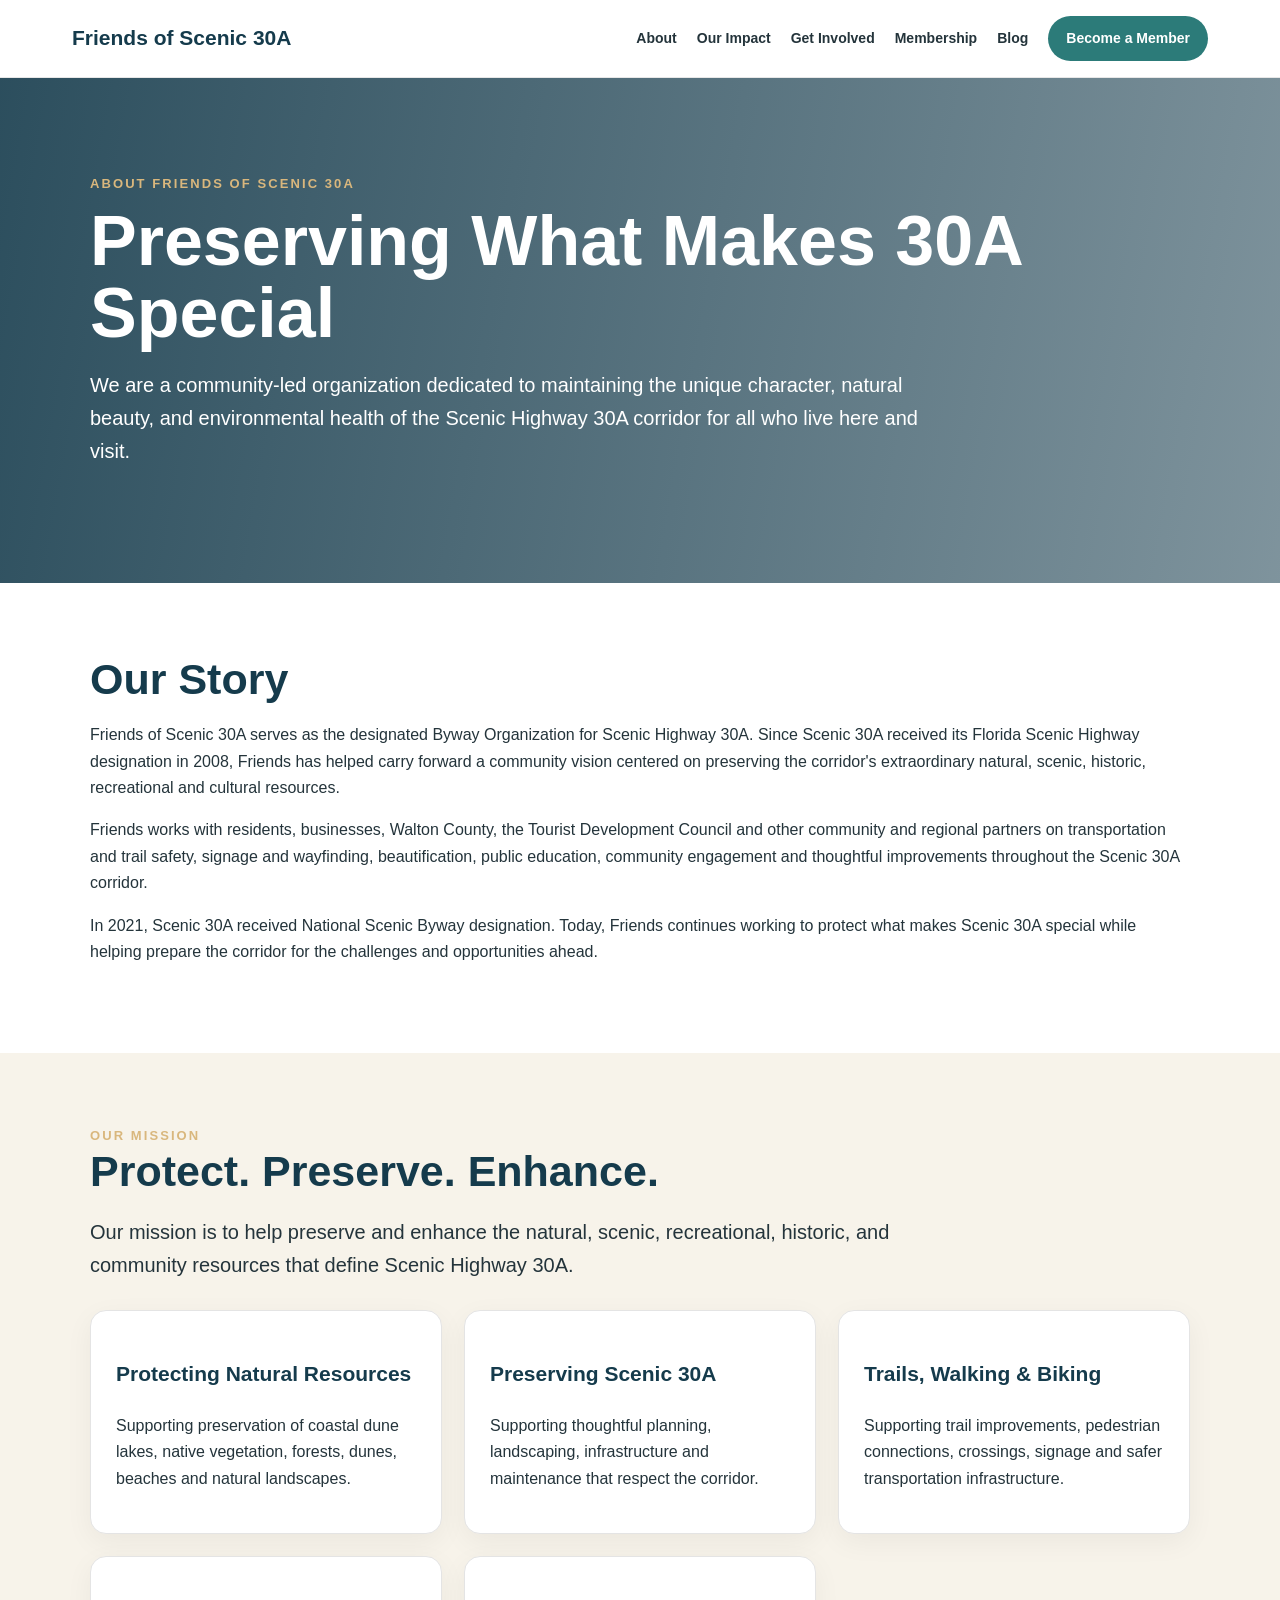
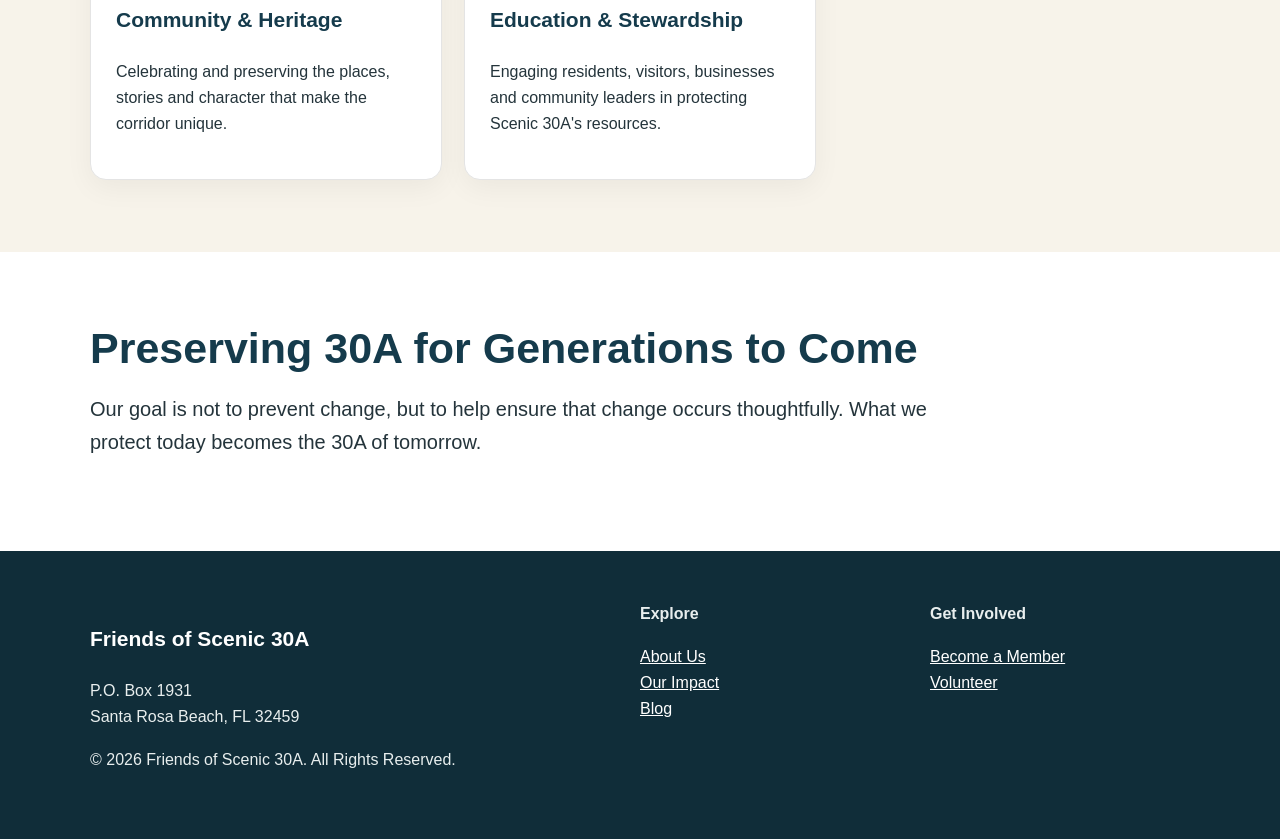
==== about.html @ 0b467977 "Add files via upload" ====
<!doctype html><html><head><meta charset="utf-8"><meta name="viewport" content="width=device-width,initial-scale=1"><title>About Us | Friends of Scenic 30A</title><link rel="stylesheet" href="/css/style.css"></head><body><header><div class="nav"><a class="brand" href="/index.html">Friends of Scenic 30A</a><nav class="links">
<a href="/about.html">About</a><a href="/impact.html">Our Impact</a><a href="/get-involved.html">Get Involved</a><a href="/membership.html">Membership</a><a href="/blog.html">Blog</a><a class="btn" href="/membership.html">Become a Member</a>
</nav></div></header><div class="hero"><div class="wrap"><div class="eyebrow">ABOUT FRIENDS OF SCENIC 30A</div><h1>Preserving What Makes 30A Special</h1><p class="lead">We are a community-led organization dedicated to maintaining the unique character, natural beauty, and environmental health of the Scenic Highway 30A corridor for all who live here and visit.</p></div></div><section><div class="wrap"><h2>Our Story</h2><p>Friends of Scenic 30A serves as the designated Byway Organization for Scenic Highway 30A. Since Scenic 30A received its Florida Scenic Highway designation in 2008, Friends has helped carry forward a community vision centered on preserving the corridor's extraordinary natural, scenic, historic, recreational and cultural resources.</p><p>Friends works with residents, businesses, Walton County, the Tourist Development Council and other community and regional partners on transportation and trail safety, signage and wayfinding, beautification, public education, community engagement and thoughtful improvements throughout the Scenic 30A corridor.</p><p>In 2021, Scenic 30A received National Scenic Byway designation. Today, Friends continues working to protect what makes Scenic 30A special while helping prepare the corridor for the challenges and opportunities ahead.</p></div></section>
<section class="alt"><div class="wrap"><div class="eyebrow">Our Mission</div><h2>Protect. Preserve. Enhance.</h2><p class="lead">Our mission is to help preserve and enhance the natural, scenic, recreational, historic, and community resources that define Scenic Highway 30A.</p><div class="grid"><div class="card"><h3>Protecting Natural Resources</h3><p>Supporting preservation of coastal dune lakes, native vegetation, forests, dunes, beaches and natural landscapes.</p></div><div class="card"><h3>Preserving Scenic 30A</h3><p>Supporting thoughtful planning, landscaping, infrastructure and maintenance that respect the corridor.</p></div><div class="card"><h3>Trails, Walking & Biking</h3><p>Supporting trail improvements, pedestrian connections, crossings, signage and safer transportation infrastructure.</p></div><div class="card"><h3>Community & Heritage</h3><p>Celebrating and preserving the places, stories and character that make the corridor unique.</p></div><div class="card"><h3>Education & Stewardship</h3><p>Engaging residents, visitors, businesses and community leaders in protecting Scenic 30A's resources.</p></div></div></div></section>
<section><div class="wrap"><h2>Preserving 30A for Generations to Come</h2><p class="lead">Our goal is not to prevent change, but to help ensure that change occurs thoughtfully. What we protect today becomes the 30A of tomorrow.</p></div></section><footer><div class="footergrid"><div><h3 style="color:white">Friends of Scenic 30A</h3><p>P.O. Box 1931<br>Santa Rosa Beach, FL 32459</p><p>© 2026 Friends of Scenic 30A. All Rights Reserved.</p></div><div><strong>Explore</strong><p><a href="/about.html">About Us</a><br><a href="/impact.html">Our Impact</a><br><a href="/blog.html">Blog</a></p></div><div><strong>Get Involved</strong><p><a href="/membership.html">Become a Member</a><br><a href="/get-involved.html">Volunteer</a></p></div></div></footer><script src="/js/main.js"></script></body></html>
---- css/style.css ----
:root{--navy:#153b4c;--teal:#2c7b79;--sand:#d9b77d;--cream:#f7f3ea;--ink:#24343b;--white:#fff}
*{box-sizing:border-box}body{margin:0;font-family:Arial,sans-serif;color:var(--ink);line-height:1.65;background:#fff}
a{color:inherit}header{position:sticky;top:0;z-index:10;background:rgba(255,255,255,.96);border-bottom:1px solid #e7e7e7}
.nav{max-width:1180px;margin:auto;display:flex;align-items:center;justify-content:space-between;padding:16px 22px;gap:20px}
.brand{text-decoration:none;font-weight:800;color:var(--navy);font-size:21px}.links{display:flex;gap:20px;align-items:center;flex-wrap:wrap}
.links a{text-decoration:none;font-weight:700;font-size:14px}.btn{display:inline-block;background:var(--teal);color:#fff!important;padding:11px 18px;border-radius:999px;text-decoration:none;font-weight:800}
.hero{background:linear-gradient(100deg,rgba(21,59,76,.9),rgba(21,59,76,.55)),url('https://static.wixstatic.com/media/') center/cover; color:#fff;padding:95px 22px}
.hero .wrap,.wrap{max-width:1100px;margin:auto}.eyebrow{text-transform:uppercase;letter-spacing:.16em;font-size:13px;font-weight:800;color:var(--sand)}
h1{font-size:clamp(40px,6vw,70px);line-height:1.03;margin:10px 0 18px}h2{font-size:clamp(29px,4vw,43px);line-height:1.15;color:var(--navy);margin:0 0 18px}h3{color:var(--navy);font-size:21px}
section{padding:72px 22px}.alt{background:var(--cream)}.lead{font-size:20px;max-width:850px}.grid{display:grid;grid-template-columns:repeat(3,1fr);gap:22px;margin-top:28px}
.card{background:#fff;border:1px solid #e4e4e4;border-radius:16px;padding:25px;box-shadow:0 8px 28px rgba(0,0,0,.05)}.two{grid-template-columns:repeat(2,1fr)}
.price{font-size:36px;font-weight:900;color:var(--teal)}.cta{text-align:center;background:var(--navy);color:#fff}.cta h2{color:#fff}
footer{background:#102d39;color:#e8eeee;padding:50px 22px}.footergrid{max-width:1100px;margin:auto;display:grid;grid-template-columns:2fr 1fr 1fr;gap:30px}footer a{color:#fff}
.blogcard{text-decoration:none}.blogcard small{color:#667}.article{max-width:820px;margin:auto}.article h2{font-size:27px;margin-top:35px}.article p{font-size:18px}
.formnote{background:#eef6f5;border-left:4px solid var(--teal);padding:18px;border-radius:8px}
@media(max-width:800px){.links{display:none}.grid,.two,.footergrid{grid-template-columns:1fr}.hero{padding:70px 20px}section{padding:52px 20px}}
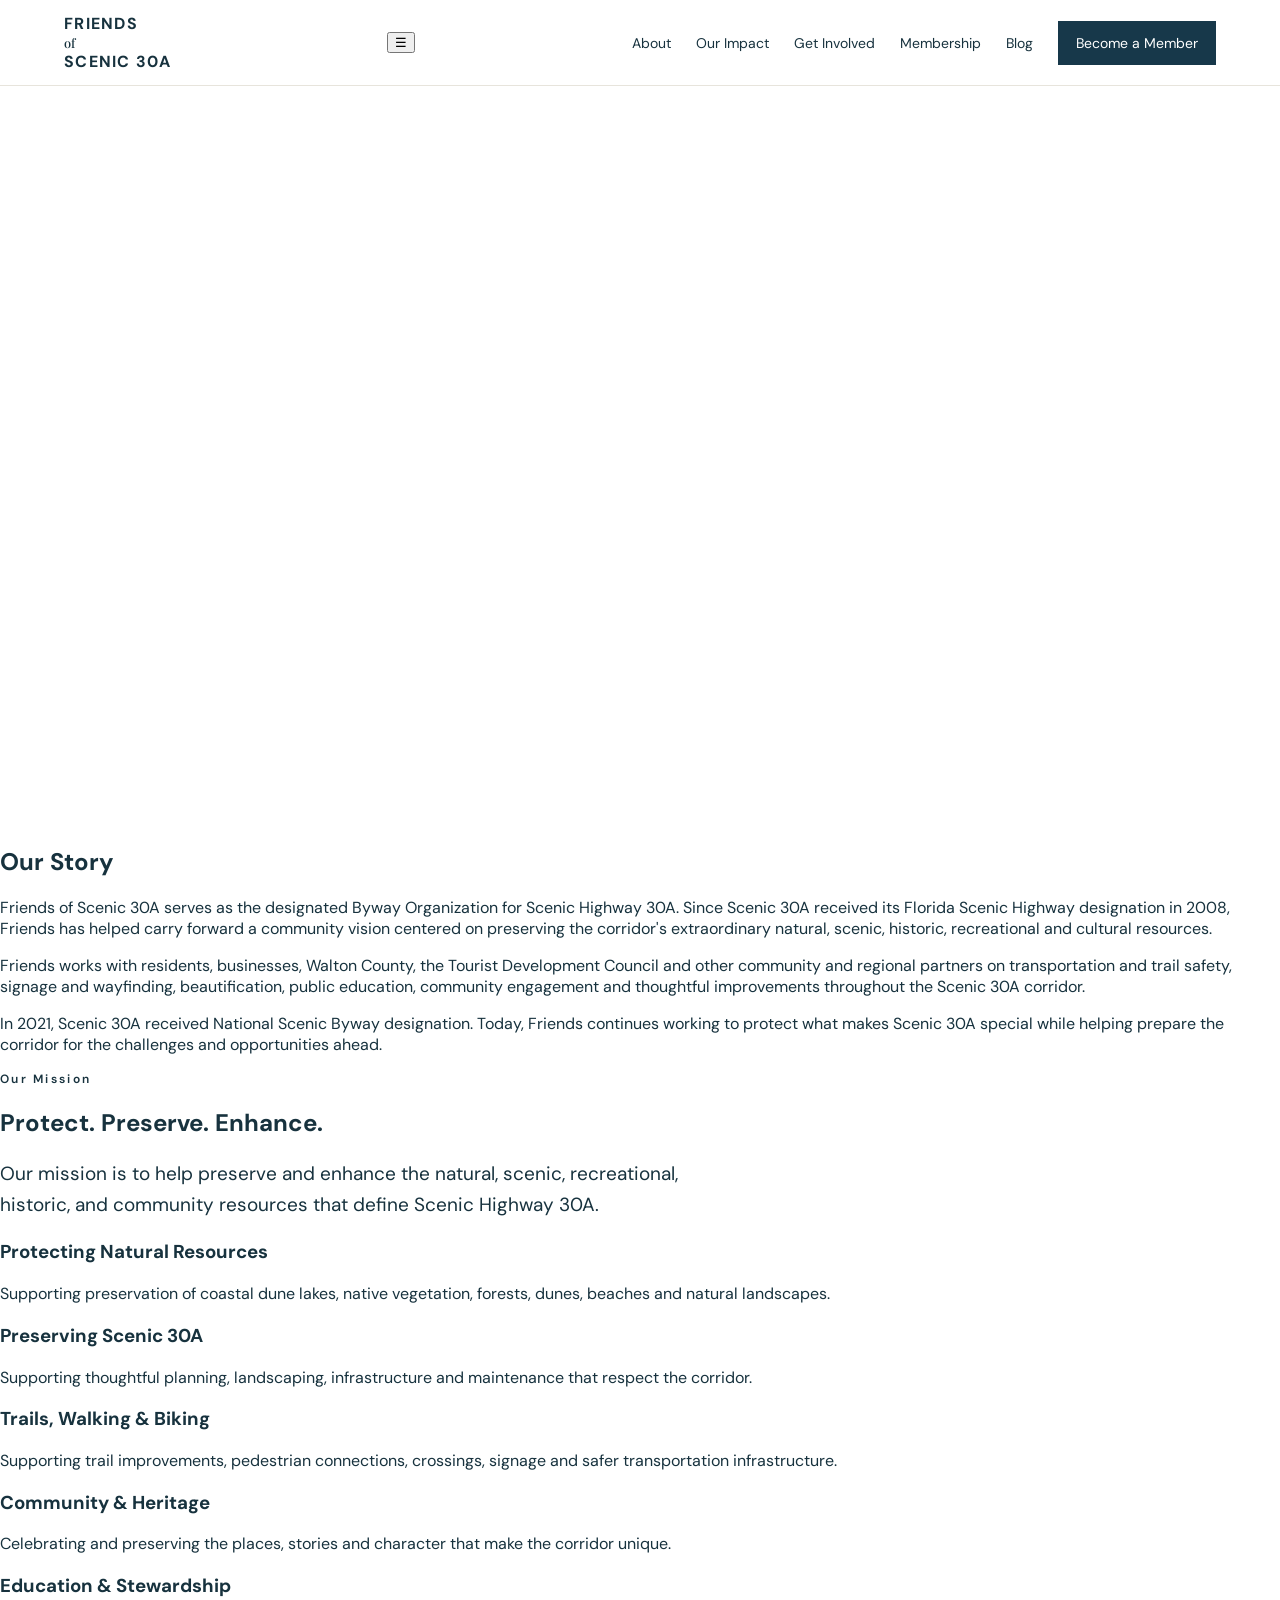
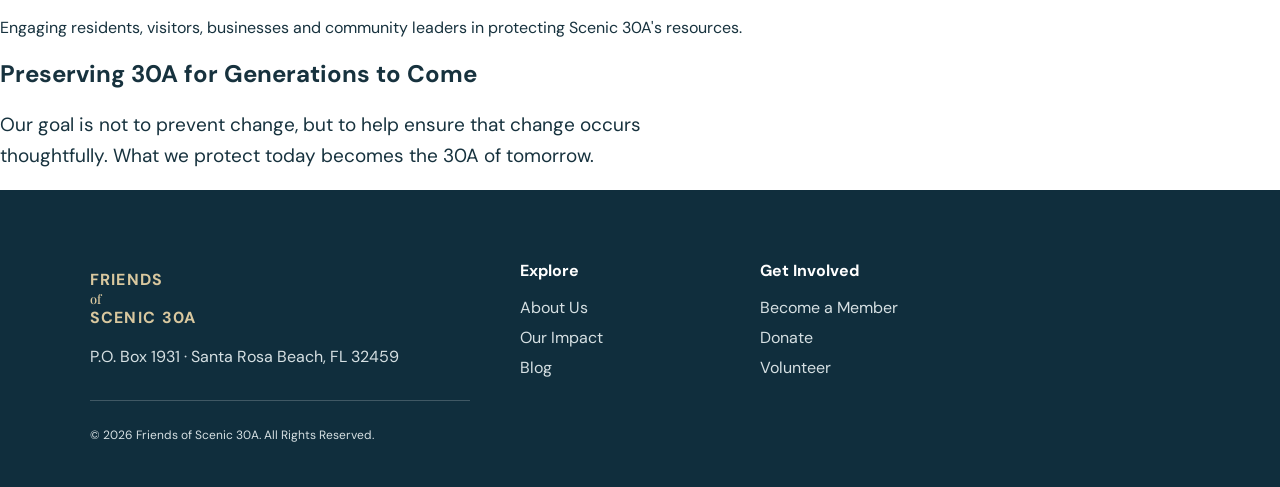
==== commit d6913d09: "Add files via upload" ====
--- a/about.html
+++ b/about.html
@@ -1,5 +1,22 @@
-<!doctype html><html><head><meta charset="utf-8"><meta name="viewport" content="width=device-width,initial-scale=1"><title>About Us | Friends of Scenic 30A</title><link rel="stylesheet" href="/css/style.css"></head><body><header><div class="nav"><a class="brand" href="/index.html">Friends of Scenic 30A</a><nav class="links">
-<a href="/about.html">About</a><a href="/impact.html">Our Impact</a><a href="/get-involved.html">Get Involved</a><a href="/membership.html">Membership</a><a href="/blog.html">Blog</a><a class="btn" href="/membership.html">Become a Member</a>
-</nav></div></header><div class="hero"><div class="wrap"><div class="eyebrow">ABOUT FRIENDS OF SCENIC 30A</div><h1>Preserving What Makes 30A Special</h1><p class="lead">We are a community-led organization dedicated to maintaining the unique character, natural beauty, and environmental health of the Scenic Highway 30A corridor for all who live here and visit.</p></div></div><section><div class="wrap"><h2>Our Story</h2><p>Friends of Scenic 30A serves as the designated Byway Organization for Scenic Highway 30A. Since Scenic 30A received its Florida Scenic Highway designation in 2008, Friends has helped carry forward a community vision centered on preserving the corridor's extraordinary natural, scenic, historic, recreational and cultural resources.</p><p>Friends works with residents, businesses, Walton County, the Tourist Development Council and other community and regional partners on transportation and trail safety, signage and wayfinding, beautification, public education, community engagement and thoughtful improvements throughout the Scenic 30A corridor.</p><p>In 2021, Scenic 30A received National Scenic Byway designation. Today, Friends continues working to protect what makes Scenic 30A special while helping prepare the corridor for the challenges and opportunities ahead.</p></div></section>
+<!doctype html><html><head><meta charset="utf-8"><meta name="viewport" content="width=device-width,initial-scale=1"><title>About Us | Friends of Scenic 30A</title><link rel="stylesheet" href="/css/style.css"></head><body><header class="site-header">
+  <a class="brand" href="/index.html">FRIENDS <span>of</span> SCENIC 30A</a>
+  <button class="menu-btn" aria-label="Open menu">☰</button>
+  <nav>
+    <a href="/about.html">About</a>
+    <a href="/impact.html">Our Impact</a>
+    <a href="/get-involved.html">Get Involved</a>
+    <a href="/membership.html">Membership</a>
+    <a href="/blog.html">Blog</a>
+    <a class="nav-cta" href="/membership.html">Become a Member</a>
+  </nav>
+</header><div class="hero"><div class="wrap"><div class="eyebrow">ABOUT FRIENDS OF SCENIC 30A</div><h1>Preserving What Makes 30A Special</h1><p class="lead">We are a community-led organization dedicated to maintaining the unique character, natural beauty, and environmental health of the Scenic Highway 30A corridor for all who live here and visit.</p></div></div><section><div class="wrap"><h2>Our Story</h2><p>Friends of Scenic 30A serves as the designated Byway Organization for Scenic Highway 30A. Since Scenic 30A received its Florida Scenic Highway designation in 2008, Friends has helped carry forward a community vision centered on preserving the corridor's extraordinary natural, scenic, historic, recreational and cultural resources.</p><p>Friends works with residents, businesses, Walton County, the Tourist Development Council and other community and regional partners on transportation and trail safety, signage and wayfinding, beautification, public education, community engagement and thoughtful improvements throughout the Scenic 30A corridor.</p><p>In 2021, Scenic 30A received National Scenic Byway designation. Today, Friends continues working to protect what makes Scenic 30A special while helping prepare the corridor for the challenges and opportunities ahead.</p></div></section>
 <section class="alt"><div class="wrap"><div class="eyebrow">Our Mission</div><h2>Protect. Preserve. Enhance.</h2><p class="lead">Our mission is to help preserve and enhance the natural, scenic, recreational, historic, and community resources that define Scenic Highway 30A.</p><div class="grid"><div class="card"><h3>Protecting Natural Resources</h3><p>Supporting preservation of coastal dune lakes, native vegetation, forests, dunes, beaches and natural landscapes.</p></div><div class="card"><h3>Preserving Scenic 30A</h3><p>Supporting thoughtful planning, landscaping, infrastructure and maintenance that respect the corridor.</p></div><div class="card"><h3>Trails, Walking & Biking</h3><p>Supporting trail improvements, pedestrian connections, crossings, signage and safer transportation infrastructure.</p></div><div class="card"><h3>Community & Heritage</h3><p>Celebrating and preserving the places, stories and character that make the corridor unique.</p></div><div class="card"><h3>Education & Stewardship</h3><p>Engaging residents, visitors, businesses and community leaders in protecting Scenic 30A's resources.</p></div></div></div></section>
-<section><div class="wrap"><h2>Preserving 30A for Generations to Come</h2><p class="lead">Our goal is not to prevent change, but to help ensure that change occurs thoughtfully. What we protect today becomes the 30A of tomorrow.</p></div></section><footer><div class="footergrid"><div><h3 style="color:white">Friends of Scenic 30A</h3><p>P.O. Box 1931<br>Santa Rosa Beach, FL 32459</p><p>© 2026 Friends of Scenic 30A. All Rights Reserved.</p></div><div><strong>Explore</strong><p><a href="/about.html">About Us</a><br><a href="/impact.html">Our Impact</a><br><a href="/blog.html">Blog</a></p></div><div><strong>Get Involved</strong><p><a href="/membership.html">Become a Member</a><br><a href="/get-involved.html">Volunteer</a></p></div></div></footer><script src="/js/main.js"></script></body></html>+<section><div class="wrap"><h2>Preserving 30A for Generations to Come</h2><p class="lead">Our goal is not to prevent change, but to help ensure that change occurs thoughtfully. What we protect today becomes the 30A of tomorrow.</p></div></section><footer class="footer">
+  <div>
+    <a class="brand light" href="/index.html">FRIENDS <span>of</span> SCENIC 30A</a>
+    <p>P.O. Box 1931 · Santa Rosa Beach, FL 32459</p>
+    <p class="copyright">© 2026 Friends of Scenic 30A. All Rights Reserved.</p>
+  </div>
+  <div><strong>Explore</strong><a href="/about.html">About Us</a><a href="/impact.html">Our Impact</a><a href="/blog.html">Blog</a></div>
+  <div><strong>Get Involved</strong><a href="/membership.html">Become a Member</a><a href="https://square.link/u/Yzxyi16L">Donate</a><a href="/get-involved.html">Volunteer</a></div>
+</footer><script src="/js/main.js"></script></body></html>
--- a/css/style.css
+++ b/css/style.css
@@ -1,17 +1,4 @@
-
-:root{--navy:#153b4c;--teal:#2c7b79;--sand:#d9b77d;--cream:#f7f3ea;--ink:#24343b;--white:#fff}
-*{box-sizing:border-box}body{margin:0;font-family:Arial,sans-serif;color:var(--ink);line-height:1.65;background:#fff}
-a{color:inherit}header{position:sticky;top:0;z-index:10;background:rgba(255,255,255,.96);border-bottom:1px solid #e7e7e7}
-.nav{max-width:1180px;margin:auto;display:flex;align-items:center;justify-content:space-between;padding:16px 22px;gap:20px}
-.brand{text-decoration:none;font-weight:800;color:var(--navy);font-size:21px}.links{display:flex;gap:20px;align-items:center;flex-wrap:wrap}
-.links a{text-decoration:none;font-weight:700;font-size:14px}.btn{display:inline-block;background:var(--teal);color:#fff!important;padding:11px 18px;border-radius:999px;text-decoration:none;font-weight:800}
-.hero{background:linear-gradient(100deg,rgba(21,59,76,.9),rgba(21,59,76,.55)),url('https://static.wixstatic.com/media/') center/cover; color:#fff;padding:95px 22px}
-.hero .wrap,.wrap{max-width:1100px;margin:auto}.eyebrow{text-transform:uppercase;letter-spacing:.16em;font-size:13px;font-weight:800;color:var(--sand)}
-h1{font-size:clamp(40px,6vw,70px);line-height:1.03;margin:10px 0 18px}h2{font-size:clamp(29px,4vw,43px);line-height:1.15;color:var(--navy);margin:0 0 18px}h3{color:var(--navy);font-size:21px}
-section{padding:72px 22px}.alt{background:var(--cream)}.lead{font-size:20px;max-width:850px}.grid{display:grid;grid-template-columns:repeat(3,1fr);gap:22px;margin-top:28px}
-.card{background:#fff;border:1px solid #e4e4e4;border-radius:16px;padding:25px;box-shadow:0 8px 28px rgba(0,0,0,.05)}.two{grid-template-columns:repeat(2,1fr)}
-.price{font-size:36px;font-weight:900;color:var(--teal)}.cta{text-align:center;background:var(--navy);color:#fff}.cta h2{color:#fff}
-footer{background:#102d39;color:#e8eeee;padding:50px 22px}.footergrid{max-width:1100px;margin:auto;display:grid;grid-template-columns:2fr 1fr 1fr;gap:30px}footer a{color:#fff}
-.blogcard{text-decoration:none}.blogcard small{color:#667}.article{max-width:820px;margin:auto}.article h2{font-size:27px;margin-top:35px}.article p{font-size:18px}
-.formnote{background:#eef6f5;border-left:4px solid var(--teal);padding:18px;border-radius:8px}
-@media(max-width:800px){.links{display:none}.grid,.two,.footergrid{grid-template-columns:1fr}.hero{padding:70px 20px}section{padding:52px 20px}}
+@import url('https://fonts.googleapis.com/css2?family=DM+Sans:wght@400;500;600&family=Playfair+Display:wght@500;600&display=swap');
+:root{--navy:#17384a;--teal:#2c6570;--sand:#e8d8b8;--cream:#f6f2e8;--ink:#17323e;--white:#fff}
+*{box-sizing:border-box}html{scroll-behavior:smooth}body{margin:0;color:var(--ink);font-family:"DM Sans",Arial,sans-serif;background:#fff}a{color:inherit}.site-header{height:86px;padding:0 5vw;display:flex;align-items:center;justify-content:space-between;position:sticky;top:0;z-index:20;background:rgba(255,255,255,.96);border-bottom:1px solid #e7e4dc}.brand,.footer-brand{text-decoration:none;font-weight:700;letter-spacing:.08em}.brand span,.footer-brand span{display:block;font-family:"Playfair Display",serif;font-weight:500;letter-spacing:0;font-size:.8em}.site-header nav{display:flex;align-items:center;gap:25px}.site-header nav a{text-decoration:none;font-size:14px}.nav-cta{background:var(--navy);color:#fff;padding:13px 18px}.menu{display:none;background:none;border:0;font-size:25px}.hero{min-height:740px;position:relative;display:flex;align-items:center;padding:8vw 7vw;color:#fff;background:url("https://static.wixstatic.com/media/de29ed_8eb7518ba17249409ff94053f3396d3d~mv2.jpg/v1/fill/w_1800,h_1100,al_c,q_90/20260905_125033.jpg") center/cover no-repeat}.hero-shade{position:absolute;inset:0;background:linear-gradient(90deg,rgba(8,39,52,.78),rgba(8,39,52,.12))}.hero-copy{position:relative;max-width:820px}.eyebrow,.kicker{font-size:12px;font-weight:600;letter-spacing:.19em;margin-bottom:20px}.hero h1,.intro h2,.impact h2,.why h2,.involved h2,.gallery h2,.resources h2{font-family:"Playfair Display",Georgia,serif;font-weight:500}.hero h1{font-size:clamp(56px,7vw,102px);line-height:.96;margin:0 0 28px}.lead{font-size:19px;line-height:1.65;max-width:720px}.actions{display:flex;align-items:center;gap:14px;margin-top:34px;flex-wrap:wrap}.btn{padding:15px 22px;text-decoration:none;font-weight:600;font-size:14px}.primary{background:#fff;color:var(--navy)}.ghost{border:1px solid #fff}.text-link{margin-left:10px}.intro,.involved,.gallery,.resources{padding:100px 7vw}.intro>h2,.involved>h2,.gallery h2,.resources h2{font-size:clamp(40px,5vw,68px);margin:0 0 20px}.intro-text{font-size:18px;line-height:1.7;max-width:780px}.cards{display:grid;grid-template-columns:repeat(4,1fr);gap:1px;background:#d8d6cf;margin-top:60px}.cards article{background:#fff;padding:36px 28px;min-height:330px}.num{font-size:12px;letter-spacing:.15em;color:#6c7c81}.cards h3{font-family:"Playfair Display",serif;font-size:25px}.cards p,.why p,.resources>p{line-height:1.7;color:#52656b}.impact{background:var(--navy);color:#fff;padding:105px 7vw;display:grid;grid-template-columns:1fr 1fr;gap:9vw}.light{color:#d9c89f}.impact h2{font-size:clamp(42px,5vw,72px);margin:0}.impact-list article{display:flex;gap:25px;padding:24px 0;border-top:1px solid rgba(255,255,255,.25)}.impact-list article span{color:#cdbd97}.impact-list h3{margin:0 0 8px;font-family:"Playfair Display",serif;font-size:25px}.impact-list p{margin:0;color:#d5dfe2}.sand{display:inline-block;margin-top:25px;background:var(--sand);color:var(--navy)}.why{display:grid;grid-template-columns:1.05fr .95fr;min-height:650px}.why-photo{background:url("https://static.wixstatic.com/media/de29ed_57e1d0b51164473e971ef0512ffa7b80~mv2.jpg/v1/fill/w_1200,h_900,al_c,q_90/dune.jpg") center/cover}.why-copy{padding:90px 8vw;background:var(--cream)}.why h2{font-size:56px;margin:0 0 25px}.why h3{font-family:"Playfair Display",serif;font-size:27px;margin-top:40px}.involved{text-align:center}.involved-grid{display:grid;grid-template-columns:1fr 1fr;gap:20px;max-width:1000px;margin:50px auto 0;text-align:left}.involved-grid article{padding:45px;background:var(--cream)}.involved-grid h3{font-family:"Playfair Display",serif;font-size:32px;margin:0}.involved-grid a{font-weight:600}.gallery{background:#edf1ef}.section-head{display:flex;justify-content:space-between;gap:40px;align-items:end}.section-head>p{max-width:460px;line-height:1.6}.gallery-grid{display:grid;grid-template-columns:2fr 1fr 1fr;grid-template-rows:260px 260px;gap:12px;margin-top:45px}.g{background-size:cover;background-position:center}.g1{grid-row:1/3;background-image:url("https://static.wixstatic.com/media/de29ed_14a92be8baa5486a9bf5f1b409e78678~mv2.jpg/v1/fill/w_1000,h_1100,al_c,q_85/de29ed_14a92be8baa5486a9bf5f1b409e78678~mv2.jpg")}.g2{background-image:url("https://static.wixstatic.com/media/de29ed_ab0119dfe6f642f2acb7372047b8d1c4~mv2.jpg/v1/fill/w_800,h_600,al_c,q_85/de29ed_ab0119dfe6f642f2acb7372047b8d1c4~mv2.jpg")}.g3{background-image:url("https://static.wixstatic.com/media/de29ed_57e1d0b51164473e971ef0512ffa7b80~mv2.jpg/v1/fill/w_800,h_600,al_c,q_85/dune.jpg")}.g4{grid-column:2/4;background-image:url("https://static.wixstatic.com/media/de29ed_b43b49b260104919b60d79f4ef0fc92d~mv2.png/v1/fill/w_1200,h_600,al_c,q_90/de29ed_b43b49b260104919b60d79f4ef0fc92d~mv2.png")}.resources{background:#fff}.resource-links{display:grid;grid-template-columns:repeat(3,1fr);margin-top:40px;border-top:1px solid #ccc}.resource-links a{padding:22px 0;border-bottom:1px solid #ccc;text-decoration:none}footer{background:#102e3d;color:#fff;padding:70px 7vw 30px;display:grid;grid-template-columns:2fr 1fr 1fr 1fr;gap:50px}footer strong{display:block;margin-bottom:16px}footer a{display:block;text-decoration:none;color:#d6e0e3;margin:9px 0}footer p{color:#d6e0e3;line-height:1.6}.copyright{grid-column:1/-1;border-top:1px solid rgba(255,255,255,.2);padding-top:25px;margin-top:30px;font-size:12px}
+@media(max-width:900px){.site-header nav{display:none}.site-header nav.open{display:flex;position:absolute;top:86px;left:0;right:0;background:#fff;flex-direction:column;align-items:stretch;padding:25px}.menu{display:block}.cards{grid-template-columns:1fr 1fr}.impact,.why{grid-template-columns:1fr}.why-photo{min-height:450px}.gallery-grid{grid-template-columns:1fr 1fr}.g1{grid-row:auto}.g4{grid-column:1/3}.resource-links{grid-template-columns:1fr 1fr}footer{grid-template-columns:1fr 1fr}}@media(max-width:600px){.hero{min-height:650px}.hero h1{font-size:53px}.intro,.involved,.gallery,.resources{padding:75px 6vw}.cards,.involved-grid,.resource-links{grid-template-columns:1fr}.impact{padding:75px 6vw}.why-copy{padding:70px 6vw}.gallery-grid{display:block}.g{height:260px;margin-bottom:10px}.section-head{display:block}footer{grid-template-columns:1fr}}
